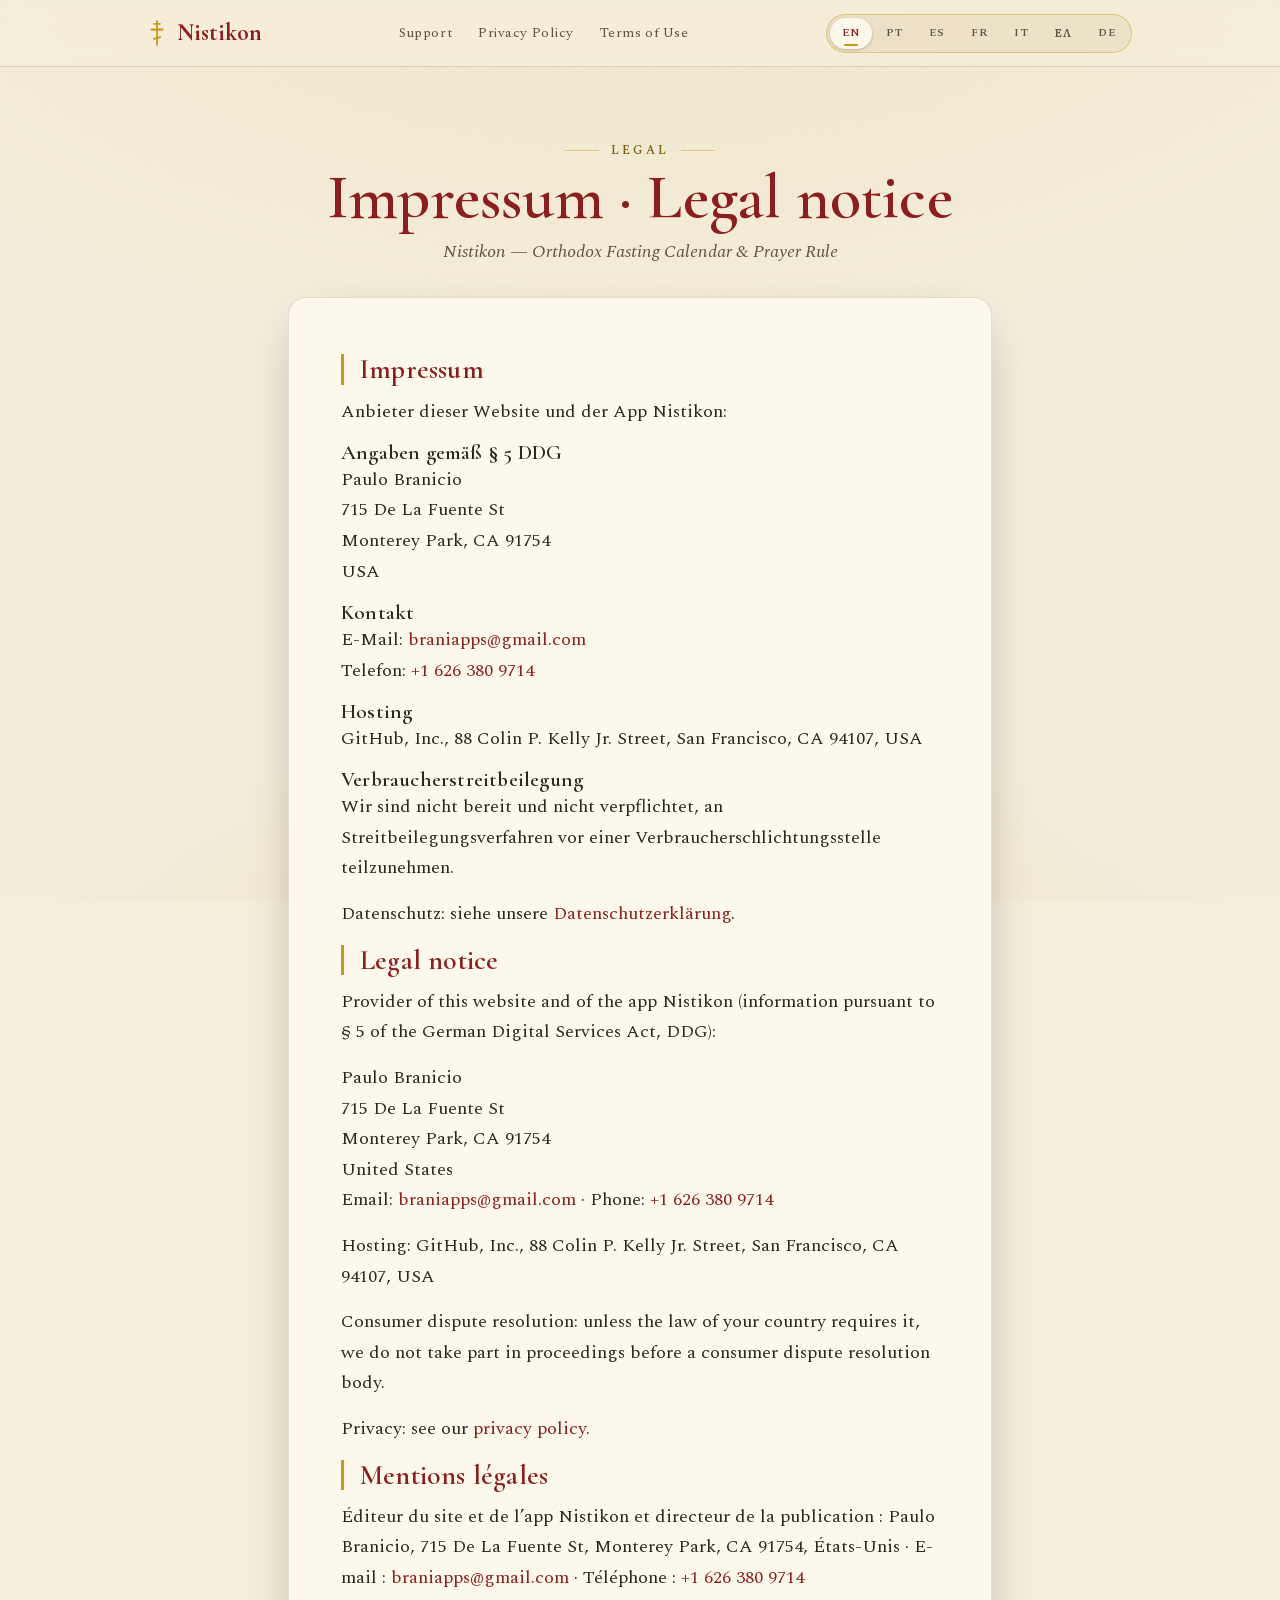
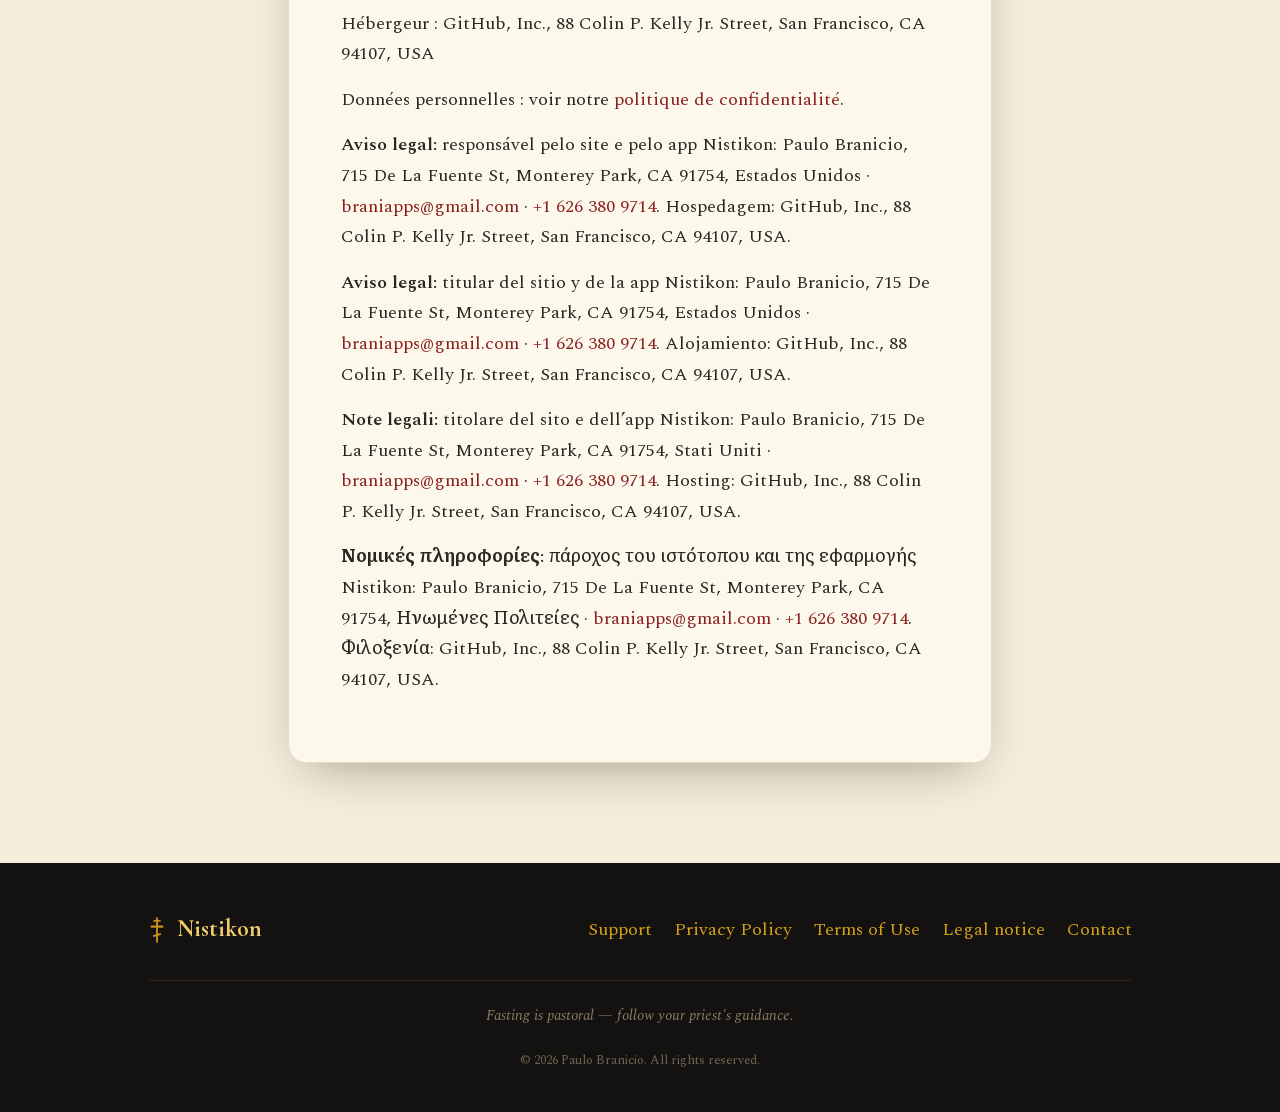
==== impressum.html @ 15cc0c0c "legal: Impressum, named data controller, EU consumer terms; self-hosted fonts Co-Authored-By: Claude" ====
<!DOCTYPE html>
<html lang="en">
<head>
  <meta charset="UTF-8">
  <meta name="viewport" content="width=device-width, initial-scale=1.0">
  <title>Impressum · Legal notice — Nistikon</title>
  <meta name="description" content="Impressum and legal notice for Nistikon and this support site: provider, contact, hosting. Impressum · Aviso legal · Mentions légales · Note legali · Νομικές πληροφορίες.">
  <link rel="icon" href="app-icon.png">
  <link rel="stylesheet" href="fonts/fonts.css">
  <link rel="stylesheet" href="styles.css">
  <script src="site.js" defer></script>
</head>
<body>
  <header class="nav">
    <div class="wrap">
      <a class="brand" href="index.html">
        <span class="cross"><svg width="18" height="28" viewBox="0 0 20 30" aria-hidden="true"><rect x="9" y="1" width="2" height="28"/><rect x="6" y="4" width="8" height="1.8"/><rect x="3" y="10" width="14" height="2.4"/><rect x="5.5" y="19.5" width="9" height="2" transform="rotate(-16 10 20.5)"/></svg></span>
        Nistikon
      </a>
      <nav class="nav-links">
        <a href="index.html" data-i18n-en="Support" data-i18n-pt="Suporte" data-i18n-es="Soporte" data-i18n-fr="Assistance" data-i18n-it="Assistenza" data-i18n-el="Υποστήριξη" data-i18n-de="Support">Support</a>
        <a href="privacy.html" data-i18n-en="Privacy Policy" data-i18n-pt="Política de Privacidade" data-i18n-es="Política de Privacidad" data-i18n-fr="Politique de confidentialité" data-i18n-it="Informativa sulla privacy" data-i18n-el="Πολιτική απορρήτου" data-i18n-de="Datenschutzerklärung">Privacy Policy</a>
        <a href="terms.html" data-i18n-en="Terms of Use" data-i18n-pt="Termos de Uso" data-i18n-es="Términos de Uso" data-i18n-fr="Conditions d’utilisation" data-i18n-it="Condizioni d’uso" data-i18n-el="Όροι χρήσης" data-i18n-de="Nutzungsbedingungen">Terms of Use</a>
      </nav>
      <div class="nav-right">
        <div class="langtabs" role="tablist" aria-label="Language">
          <button role="tab" data-lang-target="en" aria-label="English">EN</button>
          <button role="tab" data-lang-target="pt" aria-label="Português">PT</button>
          <button role="tab" data-lang-target="es" aria-label="Español">ES</button>
          <button role="tab" data-lang-target="fr" aria-label="Français">FR</button>
          <button role="tab" data-lang-target="it" aria-label="Italiano">IT</button>
          <button role="tab" data-lang-target="el" aria-label="Ελληνικά">ΕΛ</button>
          <button role="tab" data-lang-target="de" aria-label="Deutsch">DE</button>
        </div>
      </div>
    </div>
  </header>

  <main class="wrap narrow">
    <div class="legal-hero">
      <span class="kicker center" data-i18n-en="Legal" data-i18n-pt="Legal" data-i18n-es="Legal" data-i18n-fr="Juridique" data-i18n-it="Note legali" data-i18n-el="Νομικά" data-i18n-de="Rechtliches">Legal</span>
      <h1>Impressum · Legal notice</h1>
      <div class="app" data-i18n-en="Nistikon — Orthodox Fasting Calendar &amp; Prayer Rule" data-i18n-pt="Nistikon — Calendário de Jejum Ortodoxo e Regra de Oração" data-i18n-es="Nistikon — Calendario de Ayuno Ortodoxo y Regla de Oración" data-i18n-fr="Nistikon — Calendrier des jeûnes orthodoxes et règle de prière" data-i18n-it="Nistikon — Calendario ortodosso dei digiuni e regola di preghiera" data-i18n-el="Nistikon — Ορθόδοξο ημερολόγιο νηστειών και κανόνας προσευχής" data-i18n-de="Nistikon – Orthodoxer Fastenkalender und Gebetsregel">Nistikon — Orthodox Fasting Calendar &amp; Prayer Rule</div>
    </div>

    <div class="legal">
      <div class="card">
        <section lang="de" id="impressum">
        <h2>Impressum</h2>
        <p>Anbieter dieser Website und der App Nistikon:</p>
        <h3>Angaben gemäß § 5 DDG</h3>
        <p>Paulo Branicio<br>715 De La Fuente St<br>Monterey Park, CA 91754<br>USA</p>
        <h3>Kontakt</h3>
        <p>E-Mail: <a href="mailto:braniapps@gmail.com">braniapps@gmail.com</a><br>Telefon: <a href="tel:+16263809714">+1 626 380 9714</a></p>
        <h3>Hosting</h3>
        <p>GitHub, Inc., 88 Colin P. Kelly Jr. Street, San Francisco, CA 94107, USA</p>
        <h3>Verbraucherstreitbeilegung</h3>
        <p>Wir sind nicht bereit und nicht verpflichtet, an Streitbeilegungsverfahren vor einer Verbraucherschlichtungsstelle teilzunehmen.</p>
        <p>Datenschutz: siehe unsere <a href="privacy.html">Datenschutzerklärung</a>.</p>
        </section>

        <section lang="en" id="legal-notice">
        <h2>Legal notice</h2>
        <p>Provider of this website and of the app Nistikon (information pursuant to § 5 of the German Digital Services Act, DDG):</p>
        <p>Paulo Branicio<br>715 De La Fuente St<br>Monterey Park, CA 91754<br>United States<br>Email: <a href="mailto:braniapps@gmail.com">braniapps@gmail.com</a> · Phone: <a href="tel:+16263809714">+1 626 380 9714</a></p>
        <p>Hosting: GitHub, Inc., 88 Colin P. Kelly Jr. Street, San Francisco, CA 94107, USA</p>
        <p>Consumer dispute resolution: unless the law of your country requires it, we do not take part in proceedings before a consumer dispute resolution body.</p>
        <p>Privacy: see our <a href="privacy.html">privacy policy</a>.</p>
        </section>

        <section lang="fr" id="mentions-legales">
        <h2>Mentions légales</h2>
        <p>Éditeur du site et de l’app Nistikon et directeur de la publication : Paulo Branicio, 715 De La Fuente St, Monterey Park, CA 91754, États-Unis · E-mail : <a href="mailto:braniapps@gmail.com">braniapps@gmail.com</a> · Téléphone : <a href="tel:+16263809714">+1 626 380 9714</a></p>
        <p>Hébergeur : GitHub, Inc., 88 Colin P. Kelly Jr. Street, San Francisco, CA 94107, USA</p>
        <p>Données personnelles : voir notre <a href="privacy.html">politique de confidentialité</a>.</p>
        </section>

        <section class="legal-others">
        <p lang="pt"><strong>Aviso legal:</strong> responsável pelo site e pelo app Nistikon: Paulo Branicio, 715 De La Fuente St, Monterey Park, CA 91754, Estados Unidos · <a href="mailto:braniapps@gmail.com">braniapps@gmail.com</a> · <a href="tel:+16263809714">+1 626 380 9714</a>. Hospedagem: GitHub, Inc., 88 Colin P. Kelly Jr. Street, San Francisco, CA 94107, USA.</p>
        <p lang="es"><strong>Aviso legal:</strong> titular del sitio y de la app Nistikon: Paulo Branicio, 715 De La Fuente St, Monterey Park, CA 91754, Estados Unidos · <a href="mailto:braniapps@gmail.com">braniapps@gmail.com</a> · <a href="tel:+16263809714">+1 626 380 9714</a>. Alojamiento: GitHub, Inc., 88 Colin P. Kelly Jr. Street, San Francisco, CA 94107, USA.</p>
        <p lang="it"><strong>Note legali:</strong> titolare del sito e dell’app Nistikon: Paulo Branicio, 715 De La Fuente St, Monterey Park, CA 91754, Stati Uniti · <a href="mailto:braniapps@gmail.com">braniapps@gmail.com</a> · <a href="tel:+16263809714">+1 626 380 9714</a>. Hosting: GitHub, Inc., 88 Colin P. Kelly Jr. Street, San Francisco, CA 94107, USA.</p>
        <p lang="el"><strong>Νομικές πληροφορίες:</strong> πάροχος του ιστότοπου και της εφαρμογής Nistikon: Paulo Branicio, 715 De La Fuente St, Monterey Park, CA 91754, Ηνωμένες Πολιτείες · <a href="mailto:braniapps@gmail.com">braniapps@gmail.com</a> · <a href="tel:+16263809714">+1 626 380 9714</a>. Φιλοξενία: GitHub, Inc., 88 Colin P. Kelly Jr. Street, San Francisco, CA 94107, USA.</p>
        </section>
      </div>
    </div>
  </main>

  <footer class="foot">
    <div class="wrap">
      <a class="brand" href="index.html">
        <span class="cross"><svg width="18" height="28" viewBox="0 0 20 30" aria-hidden="true"><rect x="9" y="1" width="2" height="28"/><rect x="6" y="4" width="8" height="1.8"/><rect x="3" y="10" width="14" height="2.4"/><rect x="5.5" y="19.5" width="9" height="2" transform="rotate(-16 10 20.5)"/></svg></span>
        Nistikon
      </a>
      <nav class="foot-links">
        <a href="index.html" data-i18n-en="Support" data-i18n-pt="Suporte" data-i18n-es="Soporte" data-i18n-fr="Assistance" data-i18n-it="Assistenza" data-i18n-el="Υποστήριξη" data-i18n-de="Support">Support</a>
        <a href="privacy.html" data-i18n-en="Privacy Policy" data-i18n-pt="Política de Privacidade" data-i18n-es="Política de Privacidad" data-i18n-fr="Politique de confidentialité" data-i18n-it="Informativa sulla privacy" data-i18n-el="Πολιτική απορρήτου" data-i18n-de="Datenschutzerklärung">Privacy Policy</a>
        <a href="terms.html" data-i18n-en="Terms of Use" data-i18n-pt="Termos de Uso" data-i18n-es="Términos de Uso" data-i18n-fr="Conditions d’utilisation" data-i18n-it="Condizioni d’uso" data-i18n-el="Όροι χρήσης" data-i18n-de="Nutzungsbedingungen">Terms of Use</a>
        <a href="impressum.html" data-i18n-en="Legal notice" data-i18n-pt="Aviso legal" data-i18n-es="Aviso legal" data-i18n-fr="Mentions légales" data-i18n-it="Note legali" data-i18n-el="Νομικές πληροφορίες" data-i18n-de="Impressum">Legal notice</a>
        <a href="mailto:braniapps@gmail.com" data-i18n-en="Contact" data-i18n-pt="Contato" data-i18n-es="Contacto" data-i18n-fr="Contact" data-i18n-it="Contatti" data-i18n-el="Επικοινωνία" data-i18n-de="Kontakt">Contact</a>
      </nav>
      <p class="priest" data-i18n-en="Fasting is pastoral — follow your priest's guidance." data-i18n-pt="O jejum é pastoral — siga a orientação do seu padre." data-i18n-es="El ayuno es pastoral — sigue la guía de tu sacerdote." data-i18n-fr="Le jeûne relève de l’accompagnement pastoral — suivez les conseils de votre prêtre." data-i18n-it="Il digiuno è una questione pastorale — segui le indicazioni del tuo sacerdote." data-i18n-el="Η νηστεία είναι ποιμαντικό ζήτημα — ακολουθήστε την καθοδήγηση του ιερέα σας." data-i18n-de="Das Fasten ist eine Sache der Seelsorge – folge dem Rat deines Priesters.">Fasting is pastoral — follow your priest's guidance.</p>
      <p class="cr">© 2026 Paulo Branicio. All rights reserved.</p>
    </div>
  </footer>
</body>
</html>
---- fonts/fonts.css ----
/* Self-hosted Google Fonts (SIL Open Font License 1.1, see LICENSES.txt).
   Served from this site so no visitor data goes to a third party. Generated by selfhost_fonts.py. */

/* Cormorant Garamond — latin-ext */
@font-face {
  font-family: 'Cormorant Garamond';
  font-style: italic;
  font-weight: 500;
  font-display: swap;
  src: url(CormorantGaramond-italic-latin-ext-28d80079.woff2) format('woff2');
  unicode-range: U+0100-02BA, U+02BD-02C5, U+02C7-02CC, U+02CE-02D7, U+02DD-02FF, U+0304, U+0308, U+0329, U+1D00-1DBF, U+1E00-1E9F, U+1EF2-1EFF, U+2020, U+20A0-20AB, U+20AD-20C4, U+2113, U+2C60-2C7F, U+A720-A7FF;
}

/* Cormorant Garamond — latin */
@font-face {
  font-family: 'Cormorant Garamond';
  font-style: italic;
  font-weight: 500;
  font-display: swap;
  src: url(CormorantGaramond-italic-latin-880eabe2.woff2) format('woff2');
  unicode-range: U+0000-00FF, U+0131, U+0152-0153, U+02BB-02BC, U+02C6, U+02DA, U+02DC, U+0304, U+0308, U+0329, U+2000-206F, U+20AC, U+2122, U+2191, U+2193, U+2212, U+2215, U+FEFF, U+FFFD;
}

/* Cormorant Garamond — latin-ext */
@font-face {
  font-family: 'Cormorant Garamond';
  font-style: italic;
  font-weight: 600;
  font-display: swap;
  src: url(CormorantGaramond-italic-latin-ext-28d80079.woff2) format('woff2');
  unicode-range: U+0100-02BA, U+02BD-02C5, U+02C7-02CC, U+02CE-02D7, U+02DD-02FF, U+0304, U+0308, U+0329, U+1D00-1DBF, U+1E00-1E9F, U+1EF2-1EFF, U+2020, U+20A0-20AB, U+20AD-20C4, U+2113, U+2C60-2C7F, U+A720-A7FF;
}

/* Cormorant Garamond — latin */
@font-face {
  font-family: 'Cormorant Garamond';
  font-style: italic;
  font-weight: 600;
  font-display: swap;
  src: url(CormorantGaramond-italic-latin-880eabe2.woff2) format('woff2');
  unicode-range: U+0000-00FF, U+0131, U+0152-0153, U+02BB-02BC, U+02C6, U+02DA, U+02DC, U+0304, U+0308, U+0329, U+2000-206F, U+20AC, U+2122, U+2191, U+2193, U+2212, U+2215, U+FEFF, U+FFFD;
}

/* Cormorant Garamond — latin-ext */
@font-face {
  font-family: 'Cormorant Garamond';
  font-style: normal;
  font-weight: 500;
  font-display: swap;
  src: url(CormorantGaramond-normal-latin-ext-48072044.woff2) format('woff2');
  unicode-range: U+0100-02BA, U+02BD-02C5, U+02C7-02CC, U+02CE-02D7, U+02DD-02FF, U+0304, U+0308, U+0329, U+1D00-1DBF, U+1E00-1E9F, U+1EF2-1EFF, U+2020, U+20A0-20AB, U+20AD-20C4, U+2113, U+2C60-2C7F, U+A720-A7FF;
}

/* Cormorant Garamond — latin */
@font-face {
  font-family: 'Cormorant Garamond';
  font-style: normal;
  font-weight: 500;
  font-display: swap;
  src: url(CormorantGaramond-normal-latin-ac5feb95.woff2) format('woff2');
  unicode-range: U+0000-00FF, U+0131, U+0152-0153, U+02BB-02BC, U+02C6, U+02DA, U+02DC, U+0304, U+0308, U+0329, U+2000-206F, U+20AC, U+2122, U+2191, U+2193, U+2212, U+2215, U+FEFF, U+FFFD;
}

/* Cormorant Garamond — latin-ext */
@font-face {
  font-family: 'Cormorant Garamond';
  font-style: normal;
  font-weight: 600;
  font-display: swap;
  src: url(CormorantGaramond-normal-latin-ext-48072044.woff2) format('woff2');
  unicode-range: U+0100-02BA, U+02BD-02C5, U+02C7-02CC, U+02CE-02D7, U+02DD-02FF, U+0304, U+0308, U+0329, U+1D00-1DBF, U+1E00-1E9F, U+1EF2-1EFF, U+2020, U+20A0-20AB, U+20AD-20C4, U+2113, U+2C60-2C7F, U+A720-A7FF;
}

/* Cormorant Garamond — latin */
@font-face {
  font-family: 'Cormorant Garamond';
  font-style: normal;
  font-weight: 600;
  font-display: swap;
  src: url(CormorantGaramond-normal-latin-ac5feb95.woff2) format('woff2');
  unicode-range: U+0000-00FF, U+0131, U+0152-0153, U+02BB-02BC, U+02C6, U+02DA, U+02DC, U+0304, U+0308, U+0329, U+2000-206F, U+20AC, U+2122, U+2191, U+2193, U+2212, U+2215, U+FEFF, U+FFFD;
}

/* Cormorant Garamond — latin-ext */
@font-face {
  font-family: 'Cormorant Garamond';
  font-style: normal;
  font-weight: 700;
  font-display: swap;
  src: url(CormorantGaramond-normal-latin-ext-48072044.woff2) format('woff2');
  unicode-range: U+0100-02BA, U+02BD-02C5, U+02C7-02CC, U+02CE-02D7, U+02DD-02FF, U+0304, U+0308, U+0329, U+1D00-1DBF, U+1E00-1E9F, U+1EF2-1EFF, U+2020, U+20A0-20AB, U+20AD-20C4, U+2113, U+2C60-2C7F, U+A720-A7FF;
}

/* Cormorant Garamond — latin */
@font-face {
  font-family: 'Cormorant Garamond';
  font-style: normal;
  font-weight: 700;
  font-display: swap;
  src: url(CormorantGaramond-normal-latin-ac5feb95.woff2) format('woff2');
  unicode-range: U+0000-00FF, U+0131, U+0152-0153, U+02BB-02BC, U+02C6, U+02DA, U+02DC, U+0304, U+0308, U+0329, U+2000-206F, U+20AC, U+2122, U+2191, U+2193, U+2212, U+2215, U+FEFF, U+FFFD;
}

/* EB Garamond — greek-ext */
@font-face {
  font-family: 'EB Garamond';
  font-style: italic;
  font-weight: 500;
  font-display: swap;
  src: url(EBGaramond-italic-greek-ext-321f0bc6.woff2) format('woff2');
  unicode-range: U+1F00-1FFF;
}

/* EB Garamond — greek */
@font-face {
  font-family: 'EB Garamond';
  font-style: italic;
  font-weight: 500;
  font-display: swap;
  src: url(EBGaramond-italic-greek-1e883054.woff2) format('woff2');
  unicode-range: U+0370-0377, U+037A-037F, U+0384-038A, U+038C, U+038E-03A1, U+03A3-03FF;
}

/* EB Garamond — latin-ext */
@font-face {
  font-family: 'EB Garamond';
  font-style: italic;
  font-weight: 500;
  font-display: swap;
  src: url(EBGaramond-italic-latin-ext-4ad6f2f7.woff2) format('woff2');
  unicode-range: U+0100-02BA, U+02BD-02C5, U+02C7-02CC, U+02CE-02D7, U+02DD-02FF, U+0304, U+0308, U+0329, U+1D00-1DBF, U+1E00-1E9F, U+1EF2-1EFF, U+2020, U+20A0-20AB, U+20AD-20C4, U+2113, U+2C60-2C7F, U+A720-A7FF;
}

/* EB Garamond — latin */
@font-face {
  font-family: 'EB Garamond';
  font-style: italic;
  font-weight: 500;
  font-display: swap;
  src: url(EBGaramond-italic-latin-0d5502ac.woff2) format('woff2');
  unicode-range: U+0000-00FF, U+0131, U+0152-0153, U+02BB-02BC, U+02C6, U+02DA, U+02DC, U+0304, U+0308, U+0329, U+2000-206F, U+20AC, U+2122, U+2191, U+2193, U+2212, U+2215, U+FEFF, U+FFFD;
}

/* EB Garamond — greek-ext */
@font-face {
  font-family: 'EB Garamond';
  font-style: italic;
  font-weight: 600;
  font-display: swap;
  src: url(EBGaramond-italic-greek-ext-321f0bc6.woff2) format('woff2');
  unicode-range: U+1F00-1FFF;
}

/* EB Garamond — greek */
@font-face {
  font-family: 'EB Garamond';
  font-style: italic;
  font-weight: 600;
  font-display: swap;
  src: url(EBGaramond-italic-greek-1e883054.woff2) format('woff2');
  unicode-range: U+0370-0377, U+037A-037F, U+0384-038A, U+038C, U+038E-03A1, U+03A3-03FF;
}

/* EB Garamond — latin-ext */
@font-face {
  font-family: 'EB Garamond';
  font-style: italic;
  font-weight: 600;
  font-display: swap;
  src: url(EBGaramond-italic-latin-ext-4ad6f2f7.woff2) format('woff2');
  unicode-range: U+0100-02BA, U+02BD-02C5, U+02C7-02CC, U+02CE-02D7, U+02DD-02FF, U+0304, U+0308, U+0329, U+1D00-1DBF, U+1E00-1E9F, U+1EF2-1EFF, U+2020, U+20A0-20AB, U+20AD-20C4, U+2113, U+2C60-2C7F, U+A720-A7FF;
}

/* EB Garamond — latin */
@font-face {
  font-family: 'EB Garamond';
  font-style: italic;
  font-weight: 600;
  font-display: swap;
  src: url(EBGaramond-italic-latin-0d5502ac.woff2) format('woff2');
  unicode-range: U+0000-00FF, U+0131, U+0152-0153, U+02BB-02BC, U+02C6, U+02DA, U+02DC, U+0304, U+0308, U+0329, U+2000-206F, U+20AC, U+2122, U+2191, U+2193, U+2212, U+2215, U+FEFF, U+FFFD;
}

/* EB Garamond — greek-ext */
@font-face {
  font-family: 'EB Garamond';
  font-style: normal;
  font-weight: 500;
  font-display: swap;
  src: url(EBGaramond-normal-greek-ext-3cca06eb.woff2) format('woff2');
  unicode-range: U+1F00-1FFF;
}

/* EB Garamond — greek */
@font-face {
  font-family: 'EB Garamond';
  font-style: normal;
  font-weight: 500;
  font-display: swap;
  src: url(EBGaramond-normal-greek-6d852e7e.woff2) format('woff2');
  unicode-range: U+0370-0377, U+037A-037F, U+0384-038A, U+038C, U+038E-03A1, U+03A3-03FF;
}

/* EB Garamond — latin-ext */
@font-face {
  font-family: 'EB Garamond';
  font-style: normal;
  font-weight: 500;
  font-display: swap;
  src: url(EBGaramond-normal-latin-ext-5b9269f2.woff2) format('woff2');
  unicode-range: U+0100-02BA, U+02BD-02C5, U+02C7-02CC, U+02CE-02D7, U+02DD-02FF, U+0304, U+0308, U+0329, U+1D00-1DBF, U+1E00-1E9F, U+1EF2-1EFF, U+2020, U+20A0-20AB, U+20AD-20C4, U+2113, U+2C60-2C7F, U+A720-A7FF;
}

/* EB Garamond — latin */
@font-face {
  font-family: 'EB Garamond';
  font-style: normal;
  font-weight: 500;
  font-display: swap;
  src: url(EBGaramond-normal-latin-88e225a1.woff2) format('woff2');
  unicode-range: U+0000-00FF, U+0131, U+0152-0153, U+02BB-02BC, U+02C6, U+02DA, U+02DC, U+0304, U+0308, U+0329, U+2000-206F, U+20AC, U+2122, U+2191, U+2193, U+2212, U+2215, U+FEFF, U+FFFD;
}

/* EB Garamond — greek-ext */
@font-face {
  font-family: 'EB Garamond';
  font-style: normal;
  font-weight: 600;
  font-display: swap;
  src: url(EBGaramond-normal-greek-ext-3cca06eb.woff2) format('woff2');
  unicode-range: U+1F00-1FFF;
}

/* EB Garamond — greek */
@font-face {
  font-family: 'EB Garamond';
  font-style: normal;
  font-weight: 600;
  font-display: swap;
  src: url(EBGaramond-normal-greek-6d852e7e.woff2) format('woff2');
  unicode-range: U+0370-0377, U+037A-037F, U+0384-038A, U+038C, U+038E-03A1, U+03A3-03FF;
}

/* EB Garamond — latin-ext */
@font-face {
  font-family: 'EB Garamond';
  font-style: normal;
  font-weight: 600;
  font-display: swap;
  src: url(EBGaramond-normal-latin-ext-5b9269f2.woff2) format('woff2');
  unicode-range: U+0100-02BA, U+02BD-02C5, U+02C7-02CC, U+02CE-02D7, U+02DD-02FF, U+0304, U+0308, U+0329, U+1D00-1DBF, U+1E00-1E9F, U+1EF2-1EFF, U+2020, U+20A0-20AB, U+20AD-20C4, U+2113, U+2C60-2C7F, U+A720-A7FF;
}

/* EB Garamond — latin */
@font-face {
  font-family: 'EB Garamond';
  font-style: normal;
  font-weight: 600;
  font-display: swap;
  src: url(EBGaramond-normal-latin-88e225a1.woff2) format('woff2');
  unicode-range: U+0000-00FF, U+0131, U+0152-0153, U+02BB-02BC, U+02C6, U+02DA, U+02DC, U+0304, U+0308, U+0329, U+2000-206F, U+20AC, U+2122, U+2191, U+2193, U+2212, U+2215, U+FEFF, U+FFFD;
}

/* EB Garamond — greek-ext */
@font-face {
  font-family: 'EB Garamond';
  font-style: normal;
  font-weight: 700;
  font-display: swap;
  src: url(EBGaramond-normal-greek-ext-3cca06eb.woff2) format('woff2');
  unicode-range: U+1F00-1FFF;
}

/* EB Garamond — greek */
@font-face {
  font-family: 'EB Garamond';
  font-style: normal;
  font-weight: 700;
  font-display: swap;
  src: url(EBGaramond-normal-greek-6d852e7e.woff2) format('woff2');
  unicode-range: U+0370-0377, U+037A-037F, U+0384-038A, U+038C, U+038E-03A1, U+03A3-03FF;
}

/* EB Garamond — latin-ext */
@font-face {
  font-family: 'EB Garamond';
  font-style: normal;
  font-weight: 700;
  font-display: swap;
  src: url(EBGaramond-normal-latin-ext-5b9269f2.woff2) format('woff2');
  unicode-range: U+0100-02BA, U+02BD-02C5, U+02C7-02CC, U+02CE-02D7, U+02DD-02FF, U+0304, U+0308, U+0329, U+1D00-1DBF, U+1E00-1E9F, U+1EF2-1EFF, U+2020, U+20A0-20AB, U+20AD-20C4, U+2113, U+2C60-2C7F, U+A720-A7FF;
}

/* EB Garamond — latin */
@font-face {
  font-family: 'EB Garamond';
  font-style: normal;
  font-weight: 700;
  font-display: swap;
  src: url(EBGaramond-normal-latin-88e225a1.woff2) format('woff2');
  unicode-range: U+0000-00FF, U+0131, U+0152-0153, U+02BB-02BC, U+02C6, U+02DA, U+02DC, U+0304, U+0308, U+0329, U+2000-206F, U+20AC, U+2122, U+2191, U+2193, U+2212, U+2215, U+FEFF, U+FFFD;
}

/* Literata — greek-ext */
@font-face {
  font-family: 'Literata';
  font-style: italic;
  font-weight: 400;
  font-display: swap;
  src: url(Literata-italic-greek-ext-be20c6f4.woff2) format('woff2');
  unicode-range: U+1F00-1FFF;
}

/* Literata — greek */
@font-face {
  font-family: 'Literata';
  font-style: italic;
  font-weight: 400;
  font-display: swap;
  src: url(Literata-italic-greek-e9ae867e.woff2) format('woff2');
  unicode-range: U+0370-0377, U+037A-037F, U+0384-038A, U+038C, U+038E-03A1, U+03A3-03FF;
}

/* Literata — latin-ext */
@font-face {
  font-family: 'Literata';
  font-style: italic;
  font-weight: 400;
  font-display: swap;
  src: url(Literata-italic-latin-ext-131326dc.woff2) format('woff2');
  unicode-range: U+0100-02BA, U+02BD-02C5, U+02C7-02CC, U+02CE-02D7, U+02DD-02FF, U+0304, U+0308, U+0329, U+1D00-1DBF, U+1E00-1E9F, U+1EF2-1EFF, U+2020, U+20A0-20AB, U+20AD-20C4, U+2113, U+2C60-2C7F, U+A720-A7FF;
}

/* Literata — latin */
@font-face {
  font-family: 'Literata';
  font-style: italic;
  font-weight: 400;
  font-display: swap;
  src: url(Literata-italic-latin-130c3b86.woff2) format('woff2');
  unicode-range: U+0000-00FF, U+0131, U+0152-0153, U+02BB-02BC, U+02C6, U+02DA, U+02DC, U+0304, U+0308, U+0329, U+2000-206F, U+20AC, U+2122, U+2191, U+2193, U+2212, U+2215, U+FEFF, U+FFFD;
}

/* Literata — greek-ext */
@font-face {
  font-family: 'Literata';
  font-style: normal;
  font-weight: 400;
  font-display: swap;
  src: url(Literata-normal-greek-ext-0f91e98c.woff2) format('woff2');
  unicode-range: U+1F00-1FFF;
}

/* Literata — greek */
@font-face {
  font-family: 'Literata';
  font-style: normal;
  font-weight: 400;
  font-display: swap;
  src: url(Literata-normal-greek-6ef2ab84.woff2) format('woff2');
  unicode-range: U+0370-0377, U+037A-037F, U+0384-038A, U+038C, U+038E-03A1, U+03A3-03FF;
}

/* Literata — latin-ext */
@font-face {
  font-family: 'Literata';
  font-style: normal;
  font-weight: 400;
  font-display: swap;
  src: url(Literata-normal-latin-ext-3aa50785.woff2) format('woff2');
  unicode-range: U+0100-02BA, U+02BD-02C5, U+02C7-02CC, U+02CE-02D7, U+02DD-02FF, U+0304, U+0308, U+0329, U+1D00-1DBF, U+1E00-1E9F, U+1EF2-1EFF, U+2020, U+20A0-20AB, U+20AD-20C4, U+2113, U+2C60-2C7F, U+A720-A7FF;
}

/* Literata — latin */
@font-face {
  font-family: 'Literata';
  font-style: normal;
  font-weight: 400;
  font-display: swap;
  src: url(Literata-normal-latin-8e4fa095.woff2) format('woff2');
  unicode-range: U+0000-00FF, U+0131, U+0152-0153, U+02BB-02BC, U+02C6, U+02DA, U+02DC, U+0304, U+0308, U+0329, U+2000-206F, U+20AC, U+2122, U+2191, U+2193, U+2212, U+2215, U+FEFF, U+FFFD;
}

/* Literata — greek-ext */
@font-face {
  font-family: 'Literata';
  font-style: normal;
  font-weight: 500;
  font-display: swap;
  src: url(Literata-normal-greek-ext-0f91e98c.woff2) format('woff2');
  unicode-range: U+1F00-1FFF;
}

/* Literata — greek */
@font-face {
  font-family: 'Literata';
  font-style: normal;
  font-weight: 500;
  font-display: swap;
  src: url(Literata-normal-greek-6ef2ab84.woff2) format('woff2');
  unicode-range: U+0370-0377, U+037A-037F, U+0384-038A, U+038C, U+038E-03A1, U+03A3-03FF;
}

/* Literata — latin-ext */
@font-face {
  font-family: 'Literata';
  font-style: normal;
  font-weight: 500;
  font-display: swap;
  src: url(Literata-normal-latin-ext-3aa50785.woff2) format('woff2');
  unicode-range: U+0100-02BA, U+02BD-02C5, U+02C7-02CC, U+02CE-02D7, U+02DD-02FF, U+0304, U+0308, U+0329, U+1D00-1DBF, U+1E00-1E9F, U+1EF2-1EFF, U+2020, U+20A0-20AB, U+20AD-20C4, U+2113, U+2C60-2C7F, U+A720-A7FF;
}

/* Literata — latin */
@font-face {
  font-family: 'Literata';
  font-style: normal;
  font-weight: 500;
  font-display: swap;
  src: url(Literata-normal-latin-8e4fa095.woff2) format('woff2');
  unicode-range: U+0000-00FF, U+0131, U+0152-0153, U+02BB-02BC, U+02C6, U+02DA, U+02DC, U+0304, U+0308, U+0329, U+2000-206F, U+20AC, U+2122, U+2191, U+2193, U+2212, U+2215, U+FEFF, U+FFFD;
}

/* Literata — greek-ext */
@font-face {
  font-family: 'Literata';
  font-style: normal;
  font-weight: 600;
  font-display: swap;
  src: url(Literata-normal-greek-ext-0f91e98c.woff2) format('woff2');
  unicode-range: U+1F00-1FFF;
}

/* Literata — greek */
@font-face {
  font-family: 'Literata';
  font-style: normal;
  font-weight: 600;
  font-display: swap;
  src: url(Literata-normal-greek-6ef2ab84.woff2) format('woff2');
  unicode-range: U+0370-0377, U+037A-037F, U+0384-038A, U+038C, U+038E-03A1, U+03A3-03FF;
}

/* Literata — latin-ext */
@font-face {
  font-family: 'Literata';
  font-style: normal;
  font-weight: 600;
  font-display: swap;
  src: url(Literata-normal-latin-ext-3aa50785.woff2) format('woff2');
  unicode-range: U+0100-02BA, U+02BD-02C5, U+02C7-02CC, U+02CE-02D7, U+02DD-02FF, U+0304, U+0308, U+0329, U+1D00-1DBF, U+1E00-1E9F, U+1EF2-1EFF, U+2020, U+20A0-20AB, U+20AD-20C4, U+2113, U+2C60-2C7F, U+A720-A7FF;
}

/* Literata — latin */
@font-face {
  font-family: 'Literata';
  font-style: normal;
  font-weight: 600;
  font-display: swap;
  src: url(Literata-normal-latin-8e4fa095.woff2) format('woff2');
  unicode-range: U+0000-00FF, U+0131, U+0152-0153, U+02BB-02BC, U+02C6, U+02DA, U+02DC, U+0304, U+0308, U+0329, U+2000-206F, U+20AC, U+2122, U+2191, U+2193, U+2212, U+2215, U+FEFF, U+FFFD;
}

/* Spectral — latin-ext */
@font-face {
  font-family: 'Spectral';
  font-style: italic;
  font-weight: 400;
  font-display: swap;
  src: url(Spectral-italic-latin-ext-74fffa2e.woff2) format('woff2');
  unicode-range: U+0100-02BA, U+02BD-02C5, U+02C7-02CC, U+02CE-02D7, U+02DD-02FF, U+0304, U+0308, U+0329, U+1D00-1DBF, U+1E00-1E9F, U+1EF2-1EFF, U+2020, U+20A0-20AB, U+20AD-20C4, U+2113, U+2C60-2C7F, U+A720-A7FF;
}

/* Spectral — latin */
@font-face {
  font-family: 'Spectral';
  font-style: italic;
  font-weight: 400;
  font-display: swap;
  src: url(Spectral-italic-latin-cc148f7b.woff2) format('woff2');
  unicode-range: U+0000-00FF, U+0131, U+0152-0153, U+02BB-02BC, U+02C6, U+02DA, U+02DC, U+0304, U+0308, U+0329, U+2000-206F, U+20AC, U+2122, U+2191, U+2193, U+2212, U+2215, U+FEFF, U+FFFD;
}

/* Spectral — latin-ext */
@font-face {
  font-family: 'Spectral';
  font-style: normal;
  font-weight: 400;
  font-display: swap;
  src: url(Spectral-normal-latin-ext-1b504494.woff2) format('woff2');
  unicode-range: U+0100-02BA, U+02BD-02C5, U+02C7-02CC, U+02CE-02D7, U+02DD-02FF, U+0304, U+0308, U+0329, U+1D00-1DBF, U+1E00-1E9F, U+1EF2-1EFF, U+2020, U+20A0-20AB, U+20AD-20C4, U+2113, U+2C60-2C7F, U+A720-A7FF;
}

/* Spectral — latin */
@font-face {
  font-family: 'Spectral';
  font-style: normal;
  font-weight: 400;
  font-display: swap;
  src: url(Spectral-normal-latin-c68b06f2.woff2) format('woff2');
  unicode-range: U+0000-00FF, U+0131, U+0152-0153, U+02BB-02BC, U+02C6, U+02DA, U+02DC, U+0304, U+0308, U+0329, U+2000-206F, U+20AC, U+2122, U+2191, U+2193, U+2212, U+2215, U+FEFF, U+FFFD;
}

/* Spectral — latin-ext */
@font-face {
  font-family: 'Spectral';
  font-style: normal;
  font-weight: 500;
  font-display: swap;
  src: url(Spectral-normal-latin-ext-260738f4.woff2) format('woff2');
  unicode-range: U+0100-02BA, U+02BD-02C5, U+02C7-02CC, U+02CE-02D7, U+02DD-02FF, U+0304, U+0308, U+0329, U+1D00-1DBF, U+1E00-1E9F, U+1EF2-1EFF, U+2020, U+20A0-20AB, U+20AD-20C4, U+2113, U+2C60-2C7F, U+A720-A7FF;
}

/* Spectral — latin */
@font-face {
  font-family: 'Spectral';
  font-style: normal;
  font-weight: 500;
  font-display: swap;
  src: url(Spectral-normal-latin-c4e0a00d.woff2) format('woff2');
  unicode-range: U+0000-00FF, U+0131, U+0152-0153, U+02BB-02BC, U+02C6, U+02DA, U+02DC, U+0304, U+0308, U+0329, U+2000-206F, U+20AC, U+2122, U+2191, U+2193, U+2212, U+2215, U+FEFF, U+FFFD;
}

/* Spectral — latin-ext */
@font-face {
  font-family: 'Spectral';
  font-style: normal;
  font-weight: 600;
  font-display: swap;
  src: url(Spectral-normal-latin-ext-f58c1db3.woff2) format('woff2');
  unicode-range: U+0100-02BA, U+02BD-02C5, U+02C7-02CC, U+02CE-02D7, U+02DD-02FF, U+0304, U+0308, U+0329, U+1D00-1DBF, U+1E00-1E9F, U+1EF2-1EFF, U+2020, U+20A0-20AB, U+20AD-20C4, U+2113, U+2C60-2C7F, U+A720-A7FF;
}

/* Spectral — latin */
@font-face {
  font-family: 'Spectral';
  font-style: normal;
  font-weight: 600;
  font-display: swap;
  src: url(Spectral-normal-latin-b7578f14.woff2) format('woff2');
  unicode-range: U+0000-00FF, U+0131, U+0152-0153, U+02BB-02BC, U+02C6, U+02DA, U+02DC, U+0304, U+0308, U+0329, U+2000-206F, U+20AC, U+2122, U+2191, U+2193, U+2212, U+2215, U+FEFF, U+FFFD;
}
---- styles.css ----
/* Nistikon support site — "illuminated manuscript, modernized"
   Cormorant Garamond (display) + Spectral (body), byzantine red & gold on parchment.
   Neither face has Greek glyphs, so each stack names a Greek-capable second
   face — EB Garamond for display, Literata for body. Fallback is per glyph:
   Latin text never reaches them, and Google Fonts' unicode-range subsets mean
   only their Greek files are ever downloaded. */

:root {
  --parchment:      #F5EEDC;
  --parchment-deep: #ECE1C4;
  --card:           #FCF8EC;
  --card-line:      rgba(122, 94, 18, 0.18);
  --byzantine:      #8B1E1E;
  --byzantine-2:    #A32C2C;
  --gold:           #C9971A;
  --gold-soft:      #D4A017;
  --gold-deep:      #7A5E12;
  --ink:            #2C2620;
  --ink-soft:       #5C5346;
  --night:          #141210;
  --hair:           rgba(139, 30, 30, 0.16);
  --gold-hair:      rgba(201, 151, 26, 0.40);
  --shadow:         0 18px 50px -20px rgba(43, 25, 12, 0.45);
  --radius:         18px;
}

@media (prefers-color-scheme: dark) {
  :root {
    --parchment:      #141210;
    --parchment-deep: #0E0C0A;
    --card:           #1F1B16;
    --card-line:      rgba(212, 160, 23, 0.20);
    --byzantine:      #FF8A8A;
    --byzantine-2:    #FF9E9E;
    --gold:           #E9C25A;
    --gold-soft:      #F0CC6B;
    --gold-deep:      #E9C25A;
    --ink:            #F1E7D2;
    --ink-soft:       #B9AE97;
    --hair:           rgba(255, 138, 138, 0.20);
    --gold-hair:      rgba(233, 194, 90, 0.32);
    --shadow:         0 20px 60px -24px rgba(0, 0, 0, 0.7);
  }
}

* { margin: 0; padding: 0; box-sizing: border-box; }

html { scroll-behavior: smooth; }

body {
  font-family: "Spectral", "Literata", Georgia, "Times New Roman", serif;
  font-size: 18px;
  line-height: 1.7;
  color: var(--ink);
  background-color: var(--parchment);
  background-image:
    radial-gradient(120% 80% at 50% -10%, rgba(201,151,26,0.10), transparent 60%),
    radial-gradient(90% 70% at 50% 120%, rgba(139,30,30,0.08), transparent 60%);
  background-attachment: fixed;
  -webkit-font-smoothing: antialiased;
  text-rendering: optimizeLegibility;
  overflow-x: hidden;
}

/* Fine paper grain over everything */
body::before {
  content: "";
  position: fixed;
  inset: 0;
  pointer-events: none;
  z-index: 1;
  opacity: 0.5;
  mix-blend-mode: multiply;
  background-image: url("data:image/svg+xml,%3Csvg xmlns='http://www.w3.org/2000/svg' width='160' height='160'%3E%3Cfilter id='n'%3E%3CfeTurbulence type='fractalNoise' baseFrequency='0.9' numOctaves='2' stitchTiles='stitch'/%3E%3CfeColorMatrix type='saturate' values='0'/%3E%3C/filter%3E%3Crect width='100%25' height='100%25' filter='url(%23n)' opacity='0.05'/%3E%3C/svg%3E");
}
@media (prefers-color-scheme: dark) { body::before { mix-blend-mode: screen; opacity: 0.35; } }

.wrap { max-width: 1040px; margin: 0 auto; padding: 0 28px; position: relative; z-index: 2; }
.narrow { max-width: 760px; }

/* ---- Typography ---- */
h1, h2, h3, .display {
  font-family: "Cormorant Garamond", "EB Garamond", Georgia, serif;
  font-weight: 600;
  line-height: 1.08;
  color: var(--ink);
  letter-spacing: 0.2px;
}
a { color: var(--byzantine); text-decoration: none; }
a:hover { text-decoration: underline; text-underline-offset: 3px; }

.kicker {
  font-family: "Spectral", "Literata", serif;
  font-size: 0.74rem;
  font-weight: 600;
  letter-spacing: 0.28em;
  text-transform: uppercase;
  color: var(--gold-deep);
  display: inline-flex;
  align-items: center;
  gap: 12px;
}
.kicker::before, .kicker.center::after {
  content: "";
  width: 34px; height: 1px;
  background: var(--gold-hair);
}
.kicker.center { justify-content: center; }

/* ---- Cross mark ---- */
.cross { display: inline-block; color: var(--gold); flex: none; }
.cross svg { display: block; fill: currentColor; }

/* ---- Nav ---- */
.nav {
  position: sticky; top: 0; z-index: 20;
  backdrop-filter: saturate(150%) blur(10px);
  background: color-mix(in srgb, var(--parchment) 82%, transparent);
  border-bottom: 1px solid var(--hair);
}
.nav .wrap { display: flex; align-items: center; justify-content: space-between; height: 66px; }
.brand { display: flex; align-items: center; gap: 11px; font-family: "Cormorant Garamond", "EB Garamond", serif; font-size: 1.5rem; font-weight: 700; color: var(--byzantine); }
.brand:hover { text-decoration: none; }
.nav-links { display: flex; gap: 26px; align-items: center; }
.nav-links a { font-size: 0.86rem; letter-spacing: 0.04em; color: var(--ink-soft); }
.nav-links a:hover { color: var(--byzantine); text-decoration: none; }
@media (max-width: 640px) { .nav-links { display: none; } }

/* ---- Hero ---- */
.hero { text-align: center; padding: 84px 0 40px; }
.hero .icon {
  width: 128px; height: 128px; border-radius: 29%;
  box-shadow: 0 0 0 1px var(--gold-hair), 0 22px 48px -18px rgba(139,30,30,0.55);
  margin-bottom: 30px;
}
.hero h1 { font-size: clamp(3.4rem, 9vw, 6rem); font-weight: 600; color: var(--byzantine); margin-bottom: 8px; }
.hero .tagline { font-size: clamp(1.25rem, 3.4vw, 1.7rem); font-style: italic; color: var(--ink-soft); max-width: 30ch; margin: 0 auto 22px; line-height: 1.35; }
.hero .meta { font-size: 0.82rem; letter-spacing: 0.18em; text-transform: uppercase; color: var(--gold-deep); }

.hook {
  max-width: 640px; margin: 30px auto 0; padding: 26px 30px;
  border: 1px solid var(--gold-hair); border-radius: var(--radius);
  background: linear-gradient(180deg, color-mix(in srgb, var(--card) 90%, transparent), transparent);
}
.hook .q { font-family: "Cormorant Garamond", "EB Garamond", serif; font-size: 1.9rem; font-weight: 600; color: var(--ink); }
.hook .a { color: var(--ink-soft); font-size: 1rem; margin-top: 4px; }

/* ---- Section rhythm ---- */
section.block { padding: 56px 0; }
.section-head { margin-bottom: 34px; }
.section-head.center { text-align: center; }
.section-head h2 { font-size: clamp(2.1rem, 5vw, 2.9rem); margin-top: 12px; }
.section-head p { color: var(--ink-soft); margin-top: 10px; max-width: 60ch; }
.section-head.center p { margin-left: auto; margin-right: auto; }

.rule { height: 1px; border: 0; background: linear-gradient(90deg, transparent, var(--gold-hair), transparent); margin: 0; }

/* ---- Feature grid ---- */
.grid { display: grid; grid-template-columns: repeat(auto-fit, minmax(250px, 1fr)); gap: 18px; }
.feature {
  background: var(--card);
  border: 1px solid var(--card-line);
  border-radius: var(--radius);
  padding: 26px 24px;
  transition: transform 0.35s cubic-bezier(.2,.7,.2,1), box-shadow 0.35s, border-color 0.35s;
}
.feature:hover { transform: translateY(-5px); box-shadow: var(--shadow); border-color: var(--gold-hair); }
.feature .ico { font-size: 1.7rem; line-height: 1; }
.feature h3 { font-size: 1.5rem; margin: 14px 0 6px; color: var(--byzantine); }
.feature p { color: var(--ink-soft); font-size: 0.98rem; line-height: 1.6; }

/* ---- Fast-level legend ---- */
.levels {
  background: var(--card); border: 1px solid var(--card-line); border-radius: var(--radius);
  padding: 30px; display: grid; grid-template-columns: repeat(auto-fit, minmax(160px, 1fr)); gap: 14px 26px;
}
.level { display: flex; align-items: center; gap: 13px; }
.level .glyph {
  width: 44px; height: 44px; flex: none; border-radius: 12px;
  display: grid; place-items: center; font-size: 1.35rem;
  border: 1px solid var(--card-line);
}
.level .name { font-family: "Cormorant Garamond", "EB Garamond", serif; font-size: 1.3rem; font-weight: 600; color: var(--ink); line-height: 1.1; }
.level .desc { font-size: 0.82rem; color: var(--ink-soft); }
.g-free   { background: rgba(201,151,26,0.16); }
.g-fish   { background: rgba(58,102,150,0.18); }
.g-wine   { background: rgba(122,52,110,0.16); }
.g-strict { background: rgba(74,110,64,0.18); }
.g-plain  { background: color-mix(in srgb, var(--ink-soft) 12%, transparent); }

/* ---- Premium split ---- */
.tiers { display: grid; grid-template-columns: 1fr 1fr; gap: 18px; }
@media (max-width: 620px) { .tiers { grid-template-columns: 1fr; } }
.tier { border: 1px solid var(--card-line); border-radius: var(--radius); padding: 28px; background: var(--card); }
.tier.pro { border-color: var(--gold-hair); box-shadow: var(--shadow); position: relative; }
.tier h3 { font-size: 1.7rem; color: var(--byzantine); }
.tier .price { font-family: "Cormorant Garamond", "EB Garamond", serif; font-size: 1.15rem; color: var(--gold-deep); margin: 4px 0 16px; }
.tier ul { list-style: none; }
.tier li { padding: 7px 0 7px 26px; position: relative; color: var(--ink-soft); font-size: 0.98rem; }
.tier li::before { content: "✦"; position: absolute; left: 0; color: var(--gold); font-size: 0.8rem; top: 9px; }
.badge { position: absolute; top: -12px; right: 22px; background: var(--byzantine); color: #FCF8EC; font-family: "Spectral", "Literata", serif; font-size: 0.68rem; letter-spacing: 0.16em; text-transform: uppercase; padding: 5px 12px; border-radius: 999px; }

/* ---- Vow / privacy banner ---- */
.vow {
  text-align: center; border-top: 1px solid var(--gold-hair); border-bottom: 1px solid var(--gold-hair);
  padding: 52px 0;
}
.vow p { font-family: "Cormorant Garamond", "EB Garamond", serif; font-size: clamp(1.6rem, 4.4vw, 2.5rem); font-style: italic; color: var(--ink); max-width: 22ch; margin: 12px auto 0; line-height: 1.25; }
.vow .em { color: var(--byzantine); font-style: normal; }

/* ---- FAQ ---- */
.faq details {
  border-bottom: 1px solid var(--hair); padding: 6px 0;
}
.faq summary {
  cursor: pointer; list-style: none; padding: 16px 40px 16px 0; position: relative;
  font-family: "Cormorant Garamond", "EB Garamond", serif; font-size: 1.5rem; font-weight: 600; color: var(--ink);
}
.faq summary::-webkit-details-marker { display: none; }
.faq summary::after {
  content: "+"; position: absolute; right: 4px; top: 50%; transform: translateY(-50%);
  color: var(--gold); font-family: "Spectral", "Literata", serif; font-size: 1.6rem; transition: transform 0.3s;
}
.faq details[open] summary::after { content: "–"; }
.faq details p { color: var(--ink-soft); padding: 0 40px 18px 0; font-size: 1rem; }

/* ---- Contact card ---- */
.contact-card {
  text-align: center; background: var(--card); border: 1px solid var(--gold-hair);
  border-radius: var(--radius); padding: 44px 30px;
}
.contact-card .mail {
  display: inline-block; margin-top: 14px; font-family: "Cormorant Garamond", "EB Garamond", serif;
  font-size: 1.7rem; font-weight: 600; color: var(--byzantine);
  border-bottom: 1px solid var(--gold-hair);
}

/* ---- Footer ---- */
.foot { background: var(--night); color: #C9BBA0; margin-top: 60px; padding: 46px 0 40px; position: relative; z-index: 2; }
.foot a { color: var(--gold-soft); }
.foot .wrap { display: flex; flex-wrap: wrap; gap: 22px 40px; align-items: center; justify-content: space-between; }
.foot .brand { color: #F0CC6B; }
.foot-links { display: flex; gap: 22px; flex-wrap: wrap; }
.foot .priest { width: 100%; text-align: center; font-style: italic; color: #8C7D64; font-size: 0.92rem; padding-top: 22px; margin-top: 8px; border-top: 1px solid rgba(201,151,26,0.15); }
.foot .cr { width: 100%; text-align: center; font-size: 0.8rem; color: #6E6250; }

/* ---- Legal pages ---- */
.legal-hero { text-align: center; padding: 64px 0 30px; }
.legal-hero h1 { font-size: clamp(2.6rem, 7vw, 4rem); color: var(--byzantine); }
.legal-hero .app { color: var(--ink-soft); font-style: italic; margin-top: 6px; }
.legal-hero .date { font-size: 0.78rem; letter-spacing: 0.18em; text-transform: uppercase; color: var(--gold-deep); margin-top: 12px; }
.legal { padding-bottom: 40px; }
.legal .card { background: var(--card); border: 1px solid var(--card-line); border-radius: var(--radius); padding: clamp(26px, 5vw, 52px); box-shadow: var(--shadow); }
.legal h2 { font-size: 1.75rem; color: var(--byzantine); margin: 34px 0 12px; padding-left: 16px; border-left: 3px solid var(--gold); }
.legal h2:first-of-type { margin-top: 4px; }
.legal p { margin-bottom: 15px; color: var(--ink); }
.legal ul { margin: 0 0 15px 22px; }
.legal li { margin-bottom: 9px; color: var(--ink); }
.legal .highlight {
  background: linear-gradient(180deg, color-mix(in srgb, var(--gold) 12%, transparent), transparent);
  border-left: 3px solid var(--gold); border-radius: 6px; padding: 20px 24px; margin: 6px 0 26px;
  font-size: 1.08rem; color: var(--ink);
}
.legal .contact { margin-top: 34px; padding-top: 24px; border-top: 1px solid var(--hair); }
.legal .contact h2 { border: 0; padding: 0; }
.legal .contact a { font-size: 1.2rem; }

/* German compounds ("Benachrichtigungseinstellungen", "Personenbezogene") are
   wider than a phone's legal card, so the German legal text lets the browser
   hyphenate with its German dictionary (the section carries lang="de") rather
   than run past the card's edge. Only there: the support page's German fits
   without it, and its uppercase hero line must not break "Android". The page
   titles and the longest headings carry soft hyphens (&shy;) instead, which
   pin the break to the word joint ("Datenschutz-erklärung") — a word holding a
   soft hyphen is never auto-hyphenated anywhere else. */
[data-lang="de"] .legal { -webkit-hyphens: auto; hyphens: auto; }

/* ---- Motion ---- */
@keyframes rise { from { opacity: 0; transform: translateY(22px); } to { opacity: 1; transform: none; } }
[data-rise] { animation: rise 0.8s cubic-bezier(.2,.7,.2,1) both; }
@media (prefers-reduced-motion: reduce) {
  * { animation: none !important; transition: none !important; scroll-behavior: auto !important; }
}

/* --------------------------------------------------------------- langtabs */

/* Contract: .langtabs is the role="tablist"; each control is a button with
   role="tab" and data-lang-target (site.js maintains aria-selected and
   tabindex). The selected state carries three cues — fill, weight and a gold
   underbar — so it never rests on colour alone. */
.nav-right { display: flex; align-items: center; }
.langtabs {
  display: inline-flex;
  gap: 2px;
  padding: 3px;
  border-radius: 999px;
  background: rgba(122, 94, 18, 0.08);
  border: 1px solid var(--gold-hair);
}
.langtabs [role="tab"] {
  position: relative;
  appearance: none;
  -webkit-appearance: none;
  border: 0;
  background: transparent;
  cursor: pointer;
  padding: 6px 12px 7px;
  /* WCAG 2.5.8 target size: the tightest step below would leave "IT" under
     24px wide, and the tabs touch, so the spacing exception cannot apply. */
  min-width: 24px;
  border-radius: 999px;
  font-family: inherit;
  font-size: 0.68rem;
  font-weight: 700;
  letter-spacing: 0.1em;
  text-transform: uppercase;
  color: var(--ink-soft);
  transition: color 0.2s ease, background-color 0.2s ease;
}
.langtabs [role="tab"]:hover { color: var(--byzantine); }
.langtabs [role="tab"][aria-selected="true"] {
  background: var(--card);
  color: var(--byzantine);
  font-weight: 800;
  box-shadow: 0 1px 3px rgba(43, 25, 12, 0.25);
}
/* Non-colour cue: only the selected tab grows a gold underbar. */
.langtabs [role="tab"][aria-selected="true"]::after {
  content: "";
  position: absolute;
  left: 50%;
  bottom: 3px;
  transform: translateX(-50%);
  width: 14px;
  height: 2px;
  border-radius: 1px;
  background: var(--gold);
}
/* Seven tabs share the bar with the brand alone on phones (the in-page links
   are hidden up to 640px) and with the links from 641px. Each tab size is
   used only where it leaves at least a 14px gap between neighbours in every
   language — French and Greek carry the widest link labels:
     default  490–640px and from 788px
     compact  440–489px and 740–787px
     tight    390–439px and 672–739px (where the links' gap also narrows)
     tighter  up to 389px and 641–671px; up to 359px the brand is also
              slightly smaller and the header's side gutter narrows from 28px
              to 16px, so the strip stays inside the gutter at 320px (seven
              tabs are at the 24px target-size floor there, so the room has to
              come from the edge)
   index.html's five links fit beside the strip only from 940px; below that
   the fifth (Privacy, which the footer also carries) is hidden, and at
   641–671px the fourth (FAQ) too. The legal pages have two links, so the
   nth-child rules never reach them.
   Before changing a size, re-measure every page in every language: the
   overflow this prevents is invisible to a scrollWidth check, because
   body { overflow-x: hidden } silently clips whatever pokes past the edge. */
@media (max-width: 489px), (min-width: 641px) and (max-width: 787px) {
  .langtabs [role="tab"] { padding: 5px 9px 6px; letter-spacing: 0.06em; }
}
@media (max-width: 939px) {
  .nav-links { gap: 16px; }
  .nav-links a:nth-child(n+5) { display: none; }
}
@media (max-width: 439px), (min-width: 641px) and (max-width: 739px) {
  .langtabs { gap: 0; }
  .langtabs [role="tab"] { padding: 5px 6px 6px; letter-spacing: 0.04em; }
  .nav-links { gap: 12px; }
}
@media (max-width: 389px), (min-width: 641px) and (max-width: 671px) {
  .langtabs [role="tab"] { padding: 5px 4px 6px; letter-spacing: 0.02em; }
}
@media (min-width: 641px) and (max-width: 671px) {
  .nav-links a:nth-child(n+4) { display: none; }
}
@media (max-width: 359px) {
  .nav .wrap { padding: 0 16px; }
  .nav .brand { gap: 8px; font-size: 1.25rem; }
  .nav .brand svg { width: 15px; height: 23px; }
}

/* ------------------------------------------------- language visibility */

/* Language sections are hidden ONLY under the authorisation of data-js on
   <html>. If the script never runs, throws before that line, or fails during
   setup, that attribute is absent (or withdrawn) and all languages render
   stacked. Showing seven languages is a cosmetic failure; showing none would
   be a legal-content outage. Never hide [data-lang] outside an
   html[data-js="on"] scope. */
html[data-js="on"] [data-lang] { display: none; }
html[data-js="on"] [data-lang][data-lang-active] { display: block; }

/* No-JS stacked view: a hairline between adjacent language variants so the
   repeat reads as deliberate, and no dead language switcher. */
html:not([data-js="on"]) [data-lang] + [data-lang] {
  border-top: 2px solid var(--gold-hair);
  margin-top: 28px;
  padding-top: 28px;
}
html:not([data-js="on"]) .langtabs { display: none; }
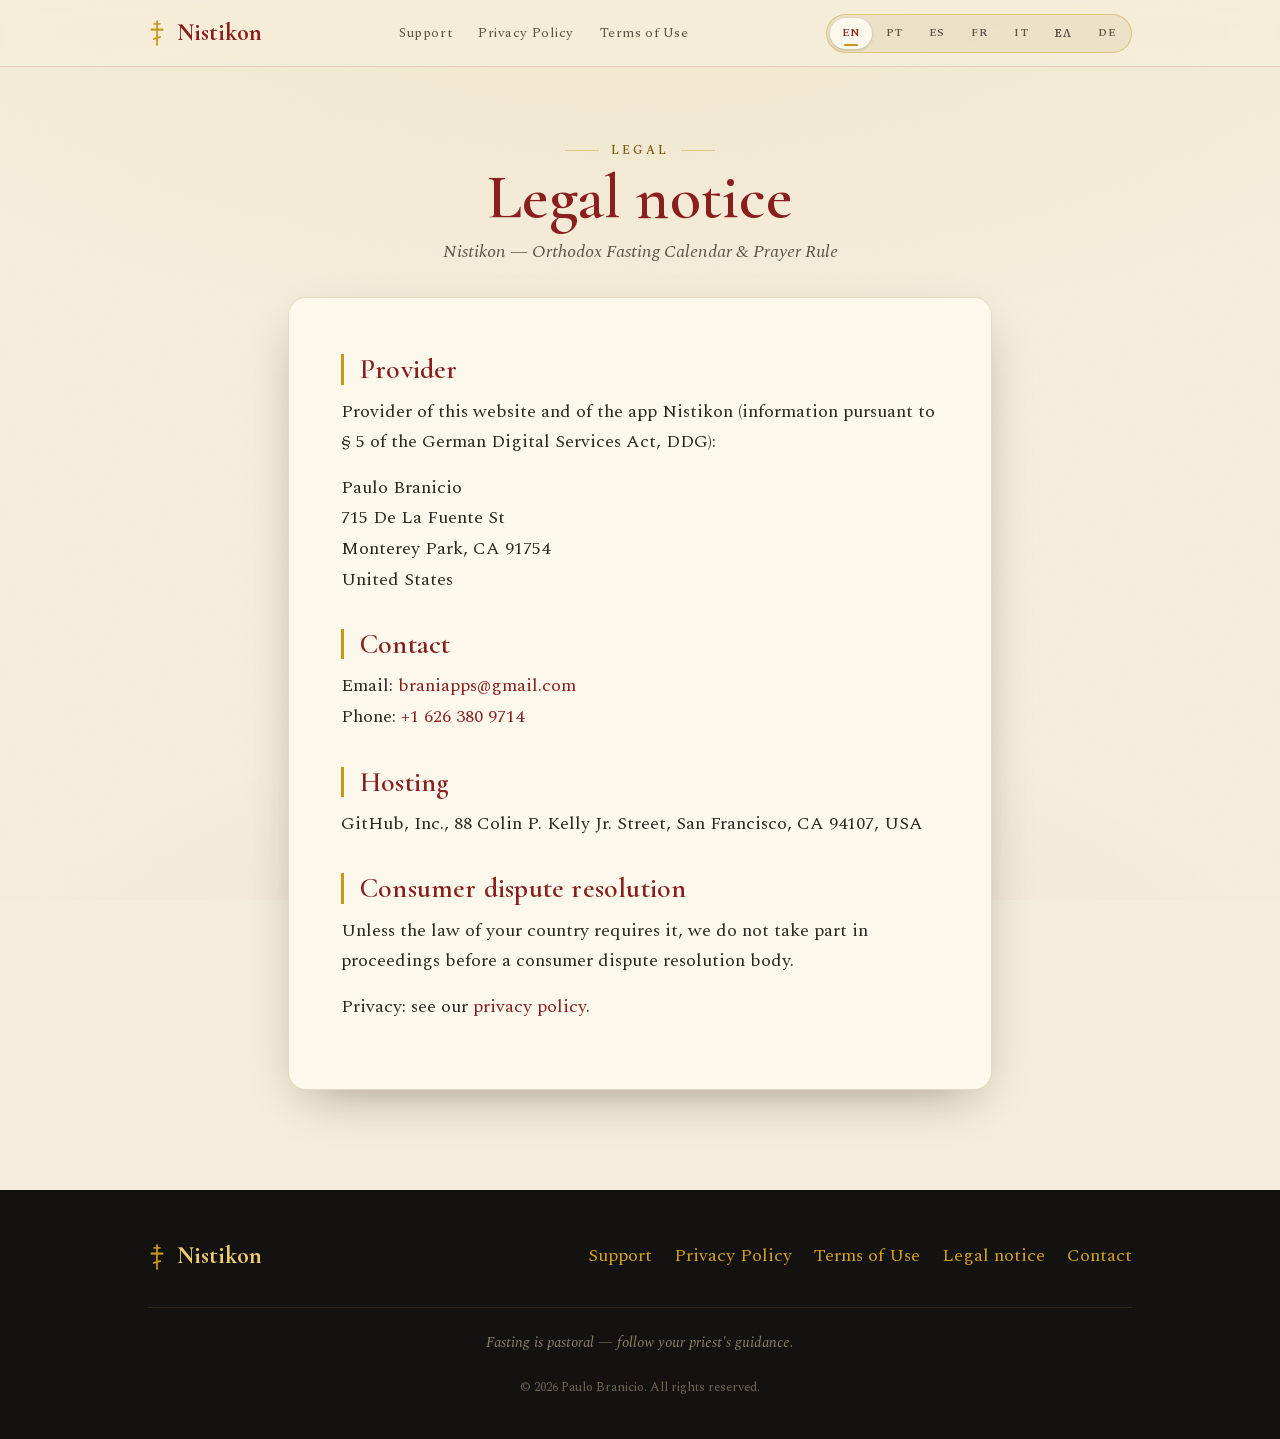
==== commit b0473c06: "legal: Impressum in every site language, switched by the language bar Co-Authored-By: Claude Opus 5." ====
--- a/impressum.html
+++ b/impressum.html
@@ -37,50 +37,164 @@
   </header>
 
   <main class="wrap narrow">
-    <div class="legal-hero">
-      <span class="kicker center" data-i18n-en="Legal" data-i18n-pt="Legal" data-i18n-es="Legal" data-i18n-fr="Juridique" data-i18n-it="Note legali" data-i18n-el="Νομικά" data-i18n-de="Rechtliches">Legal</span>
-      <h1>Impressum · Legal notice</h1>
-      <div class="app" data-i18n-en="Nistikon — Orthodox Fasting Calendar &amp; Prayer Rule" data-i18n-pt="Nistikon — Calendário de Jejum Ortodoxo e Regra de Oração" data-i18n-es="Nistikon — Calendario de Ayuno Ortodoxo y Regla de Oración" data-i18n-fr="Nistikon — Calendrier des jeûnes orthodoxes et règle de prière" data-i18n-it="Nistikon — Calendario ortodosso dei digiuni e regola di preghiera" data-i18n-el="Nistikon — Ορθόδοξο ημερολόγιο νηστειών και κανόνας προσευχής" data-i18n-de="Nistikon – Orthodoxer Fastenkalender und Gebetsregel">Nistikon — Orthodox Fasting Calendar &amp; Prayer Rule</div>
-    </div>
-
-    <div class="legal">
-      <div class="card">
-        <section lang="de" id="impressum">
-        <h2>Impressum</h2>
-        <p>Anbieter dieser Website und der App Nistikon:</p>
-        <h3>Angaben gemäß § 5 DDG</h3>
-        <p>Paulo Branicio<br>715 De La Fuente St<br>Monterey Park, CA 91754<br>USA</p>
-        <h3>Kontakt</h3>
-        <p>E-Mail: <a href="mailto:braniapps@gmail.com">braniapps@gmail.com</a><br>Telefon: <a href="tel:+16263809714">+1 626 380 9714</a></p>
-        <h3>Hosting</h3>
-        <p>GitHub, Inc., 88 Colin P. Kelly Jr. Street, San Francisco, CA 94107, USA</p>
-        <h3>Verbraucherstreitbeilegung</h3>
-        <p>Wir sind nicht bereit und nicht verpflichtet, an Streitbeilegungsverfahren vor einer Verbraucherschlichtungsstelle teilzunehmen.</p>
-        <p>Datenschutz: siehe unsere <a href="privacy.html">Datenschutzerklärung</a>.</p>
-        </section>
-
-        <section lang="en" id="legal-notice">
-        <h2>Legal notice</h2>
-        <p>Provider of this website and of the app Nistikon (information pursuant to § 5 of the German Digital Services Act, DDG):</p>
-        <p>Paulo Branicio<br>715 De La Fuente St<br>Monterey Park, CA 91754<br>United States<br>Email: <a href="mailto:braniapps@gmail.com">braniapps@gmail.com</a> · Phone: <a href="tel:+16263809714">+1 626 380 9714</a></p>
-        <p>Hosting: GitHub, Inc., 88 Colin P. Kelly Jr. Street, San Francisco, CA 94107, USA</p>
-        <p>Consumer dispute resolution: unless the law of your country requires it, we do not take part in proceedings before a consumer dispute resolution body.</p>
-        <p>Privacy: see our <a href="privacy.html">privacy policy</a>.</p>
-        </section>
-
-        <section lang="fr" id="mentions-legales">
-        <h2>Mentions légales</h2>
-        <p>Éditeur du site et de l’app Nistikon et directeur de la publication : Paulo Branicio, 715 De La Fuente St, Monterey Park, CA 91754, États-Unis · E-mail : <a href="mailto:braniapps@gmail.com">braniapps@gmail.com</a> · Téléphone : <a href="tel:+16263809714">+1 626 380 9714</a></p>
-        <p>Hébergeur : GitHub, Inc., 88 Colin P. Kelly Jr. Street, San Francisco, CA 94107, USA</p>
-        <p>Données personnelles : voir notre <a href="privacy.html">politique de confidentialité</a>.</p>
-        </section>
-
-        <section class="legal-others">
-        <p lang="pt"><strong>Aviso legal:</strong> responsável pelo site e pelo app Nistikon: Paulo Branicio, 715 De La Fuente St, Monterey Park, CA 91754, Estados Unidos · <a href="mailto:braniapps@gmail.com">braniapps@gmail.com</a> · <a href="tel:+16263809714">+1 626 380 9714</a>. Hospedagem: GitHub, Inc., 88 Colin P. Kelly Jr. Street, San Francisco, CA 94107, USA.</p>
-        <p lang="es"><strong>Aviso legal:</strong> titular del sitio y de la app Nistikon: Paulo Branicio, 715 De La Fuente St, Monterey Park, CA 91754, Estados Unidos · <a href="mailto:braniapps@gmail.com">braniapps@gmail.com</a> · <a href="tel:+16263809714">+1 626 380 9714</a>. Alojamiento: GitHub, Inc., 88 Colin P. Kelly Jr. Street, San Francisco, CA 94107, USA.</p>
-        <p lang="it"><strong>Note legali:</strong> titolare del sito e dell’app Nistikon: Paulo Branicio, 715 De La Fuente St, Monterey Park, CA 91754, Stati Uniti · <a href="mailto:braniapps@gmail.com">braniapps@gmail.com</a> · <a href="tel:+16263809714">+1 626 380 9714</a>. Hosting: GitHub, Inc., 88 Colin P. Kelly Jr. Street, San Francisco, CA 94107, USA.</p>
-        <p lang="el"><strong>Νομικές πληροφορίες:</strong> πάροχος του ιστότοπου και της εφαρμογής Nistikon: Paulo Branicio, 715 De La Fuente St, Monterey Park, CA 91754, Ηνωμένες Πολιτείες · <a href="mailto:braniapps@gmail.com">braniapps@gmail.com</a> · <a href="tel:+16263809714">+1 626 380 9714</a>. Φιλοξενία: GitHub, Inc., 88 Colin P. Kelly Jr. Street, San Francisco, CA 94107, USA.</p>
-        </section>
+    <div data-lang="en" lang="en">
+      <div class="legal-hero">
+        <span class="kicker center">Legal</span>
+        <h1>Legal notice</h1>
+        <div class="app">Nistikon — Orthodox Fasting Calendar &amp; Prayer Rule</div>
+      </div>
+
+      <div class="legal">
+        <div class="card">
+          <h2>Provider</h2>
+          <p>Provider of this website and of the app Nistikon (information pursuant to § 5 of the German Digital Services Act, DDG):</p>
+          <p>Paulo Branicio<br>715 De La Fuente St<br>Monterey Park, CA 91754<br>United States</p>
+          <h2>Contact</h2>
+          <p>Email: <a href="mailto:braniapps@gmail.com">braniapps@gmail.com</a><br>Phone: <a href="tel:+16263809714">+1 626 380 9714</a></p>
+          <h2>Hosting</h2>
+          <p>GitHub, Inc., 88 Colin P. Kelly Jr. Street, San Francisco, CA 94107, USA</p>
+          <h2>Consumer dispute resolution</h2>
+          <p>Unless the law of your country requires it, we do not take part in proceedings before a consumer dispute resolution body.</p>
+          <p>Privacy: see our <a href="privacy.html">privacy policy</a>.</p>
+        </div>
+      </div>
+    </div>
+
+    <div data-lang="pt" lang="pt-BR">
+      <div class="legal-hero">
+        <span class="kicker center">Legal</span>
+        <h1>Aviso legal</h1>
+        <div class="app">Nistikon — Calendário de Jejum Ortodoxo e Regra de Oração</div>
+      </div>
+
+      <div class="legal">
+        <div class="card">
+          <h2>Responsável</h2>
+          <p>Responsável por este site e pelo app Nistikon (informações exigidas pelo § 5 da Lei alemã de Serviços Digitais, DDG):</p>
+          <p>Paulo Branicio<br>715 De La Fuente St<br>Monterey Park, CA 91754<br>Estados Unidos</p>
+          <h2>Contato</h2>
+          <p>E-mail: <a href="mailto:braniapps@gmail.com">braniapps@gmail.com</a><br>Telefone: <a href="tel:+16263809714">+1 626 380 9714</a></p>
+          <h2>Hospedagem</h2>
+          <p>GitHub, Inc., 88 Colin P. Kelly Jr. Street, San Francisco, CA 94107, USA</p>
+          <h2>Resolução de litígios de consumo</h2>
+          <p>Salvo quando a lei do seu país o exigir, não participamos de procedimentos de resolução de litígios perante entidades de resolução alternativa de litígios de consumo.</p>
+          <p>Privacidade: veja nossa <a href="privacy.html">política de privacidade</a>.</p>
+        </div>
+      </div>
+    </div>
+
+    <div data-lang="es" lang="es">
+      <div class="legal-hero">
+        <span class="kicker center">Legal</span>
+        <h1>Aviso legal</h1>
+        <div class="app">Nistikon — Calendario de Ayuno Ortodoxo y Regla de Oración</div>
+      </div>
+
+      <div class="legal">
+        <div class="card">
+          <h2>Titular</h2>
+          <p>Titular de este sitio y de la app Nistikon (información exigida por el § 5 de la Ley alemana de Servicios Digitales, DDG):</p>
+          <p>Paulo Branicio<br>715 De La Fuente St<br>Monterey Park, CA 91754<br>Estados Unidos</p>
+          <h2>Contacto</h2>
+          <p>Correo electrónico: <a href="mailto:braniapps@gmail.com">braniapps@gmail.com</a><br>Teléfono: <a href="tel:+16263809714">+1 626 380 9714</a></p>
+          <h2>Alojamiento</h2>
+          <p>GitHub, Inc., 88 Colin P. Kelly Jr. Street, San Francisco, CA 94107, USA</p>
+          <h2>Resolución de litigios de consumo</h2>
+          <p>Salvo que la ley de tu país lo exija, no participamos en procedimientos de resolución de litigios ante entidades de resolución alternativa de litigios de consumo.</p>
+          <p>Privacidad: consulta nuestra <a href="privacy.html">política de privacidad</a>.</p>
+        </div>
+      </div>
+    </div>
+
+    <div data-lang="fr" lang="fr">
+      <div class="legal-hero">
+        <span class="kicker center">Juridique</span>
+        <h1>Mentions légales</h1>
+        <div class="app">Nistikon — Calendrier des jeûnes orthodoxes et règle de prière</div>
+      </div>
+
+      <div class="legal">
+        <div class="card">
+          <h2>Éditeur</h2>
+          <p>Éditeur du site et de l’app Nistikon et directeur de la publication :</p>
+          <p>Paulo Branicio<br>715 De La Fuente St<br>Monterey Park, CA 91754<br>États-Unis</p>
+          <h2>Contact</h2>
+          <p>E-mail : <a href="mailto:braniapps@gmail.com">braniapps@gmail.com</a><br>Téléphone : <a href="tel:+16263809714">+1 626 380 9714</a></p>
+          <h2>Hébergeur</h2>
+          <p>GitHub, Inc., 88 Colin P. Kelly Jr. Street, San Francisco, CA 94107, USA</p>
+          <h2>Règlement des litiges de consommation</h2>
+          <p>Sauf si la loi de votre pays l’exige, nous ne participons pas à des procédures de règlement des litiges devant un organisme de médiation de la consommation.</p>
+          <p>Données personnelles : voir notre <a href="privacy.html">politique de confidentialité</a>.</p>
+        </div>
+      </div>
+    </div>
+
+    <div data-lang="it" lang="it">
+      <div class="legal-hero">
+        <span class="kicker center">Note legali</span>
+        <h1>Note legali</h1>
+        <div class="app">Nistikon — Calendario ortodosso dei digiuni e regola di preghiera</div>
+      </div>
+
+      <div class="legal">
+        <div class="card">
+          <h2>Titolare</h2>
+          <p>Titolare di questo sito e dell’app Nistikon (informazioni ai sensi del § 5 della legge tedesca sui servizi digitali, DDG):</p>
+          <p>Paulo Branicio<br>715 De La Fuente St<br>Monterey Park, CA 91754<br>Stati Uniti</p>
+          <h2>Contatti</h2>
+          <p>E-mail: <a href="mailto:braniapps@gmail.com">braniapps@gmail.com</a><br>Telefono: <a href="tel:+16263809714">+1 626 380 9714</a></p>
+          <h2>Hosting</h2>
+          <p>GitHub, Inc., 88 Colin P. Kelly Jr. Street, San Francisco, CA 94107, USA</p>
+          <h2>Risoluzione delle controversie dei consumatori</h2>
+          <p>Salvo che la legge del tuo Paese lo imponga, non partecipiamo a procedure di risoluzione delle controversie davanti a un organismo di risoluzione alternativa delle controversie dei consumatori.</p>
+          <p>Privacy: vedi la nostra <a href="privacy.html">informativa sulla privacy</a>.</p>
+        </div>
+      </div>
+    </div>
+
+    <div data-lang="el" lang="el">
+      <div class="legal-hero">
+        <span class="kicker center">Νομικά</span>
+        <h1>Νομικές πληροφορίες</h1>
+        <div class="app">Nistikon — Ορθόδοξο ημερολόγιο νηστειών και κανόνας προσευχής</div>
+      </div>
+
+      <div class="legal">
+        <div class="card">
+          <h2>Πάροχος</h2>
+          <p>Πάροχος του ιστότοπου και της εφαρμογής Nistikon (στοιχεία κατά το § 5 του γερμανικού νόμου για τις ψηφιακές υπηρεσίες, DDG):</p>
+          <p>Paulo Branicio<br>715 De La Fuente St<br>Monterey Park, CA 91754<br>Ηνωμένες Πολιτείες</p>
+          <h2>Επικοινωνία</h2>
+          <p>Email: <a href="mailto:braniapps@gmail.com">braniapps@gmail.com</a><br>Τηλέφωνο: <a href="tel:+16263809714">+1 626 380 9714</a></p>
+          <h2>Φιλοξενία</h2>
+          <p>GitHub, Inc., 88 Colin P. Kelly Jr. Street, San Francisco, CA 94107, USA</p>
+          <h2>Επίλυση καταναλωτικών διαφορών</h2>
+          <p>Εκτός αν το επιβάλλει το δίκαιο της χώρας σας, δεν συμμετέχουμε σε διαδικασίες εναλλακτικής επίλυσης καταναλωτικών διαφορών.</p>
+          <p>Απόρρητο: δείτε την <a href="privacy.html">πολιτική απορρήτου</a> μας.</p>
+        </div>
+      </div>
+    </div>
+
+    <div data-lang="de" lang="de">
+      <div class="legal-hero">
+        <span class="kicker center">Rechtliches</span>
+        <h1>Impressum</h1>
+        <div class="app">Nistikon – Orthodoxer Fastenkalender und Gebetsregel</div>
+      </div>
+
+      <div class="legal">
+        <div class="card">
+          <h2>Angaben gemäß § 5 DDG</h2>
+          <p>Anbieter dieser Website und der App Nistikon:</p>
+          <p>Paulo Branicio<br>715 De La Fuente St<br>Monterey Park, CA 91754<br>USA</p>
+          <h2>Kontakt</h2>
+          <p>E-Mail: <a href="mailto:braniapps@gmail.com">braniapps@gmail.com</a><br>Telefon: <a href="tel:+16263809714">+1 626 380 9714</a></p>
+          <h2>Hosting</h2>
+          <p>GitHub, Inc., 88 Colin P. Kelly Jr. Street, San Francisco, CA 94107, USA</p>
+          <h2>Verbraucherstreitbeilegung</h2>
+          <p>Wir sind nicht bereit und nicht verpflichtet, an Streitbeilegungsverfahren vor einer Verbraucherschlichtungsstelle teilzunehmen.</p>
+          <p>Datenschutz: siehe unsere <a href="privacy.html">Datenschutzerklärung</a>.</p>
+        </div>
       </div>
     </div>
   </main>
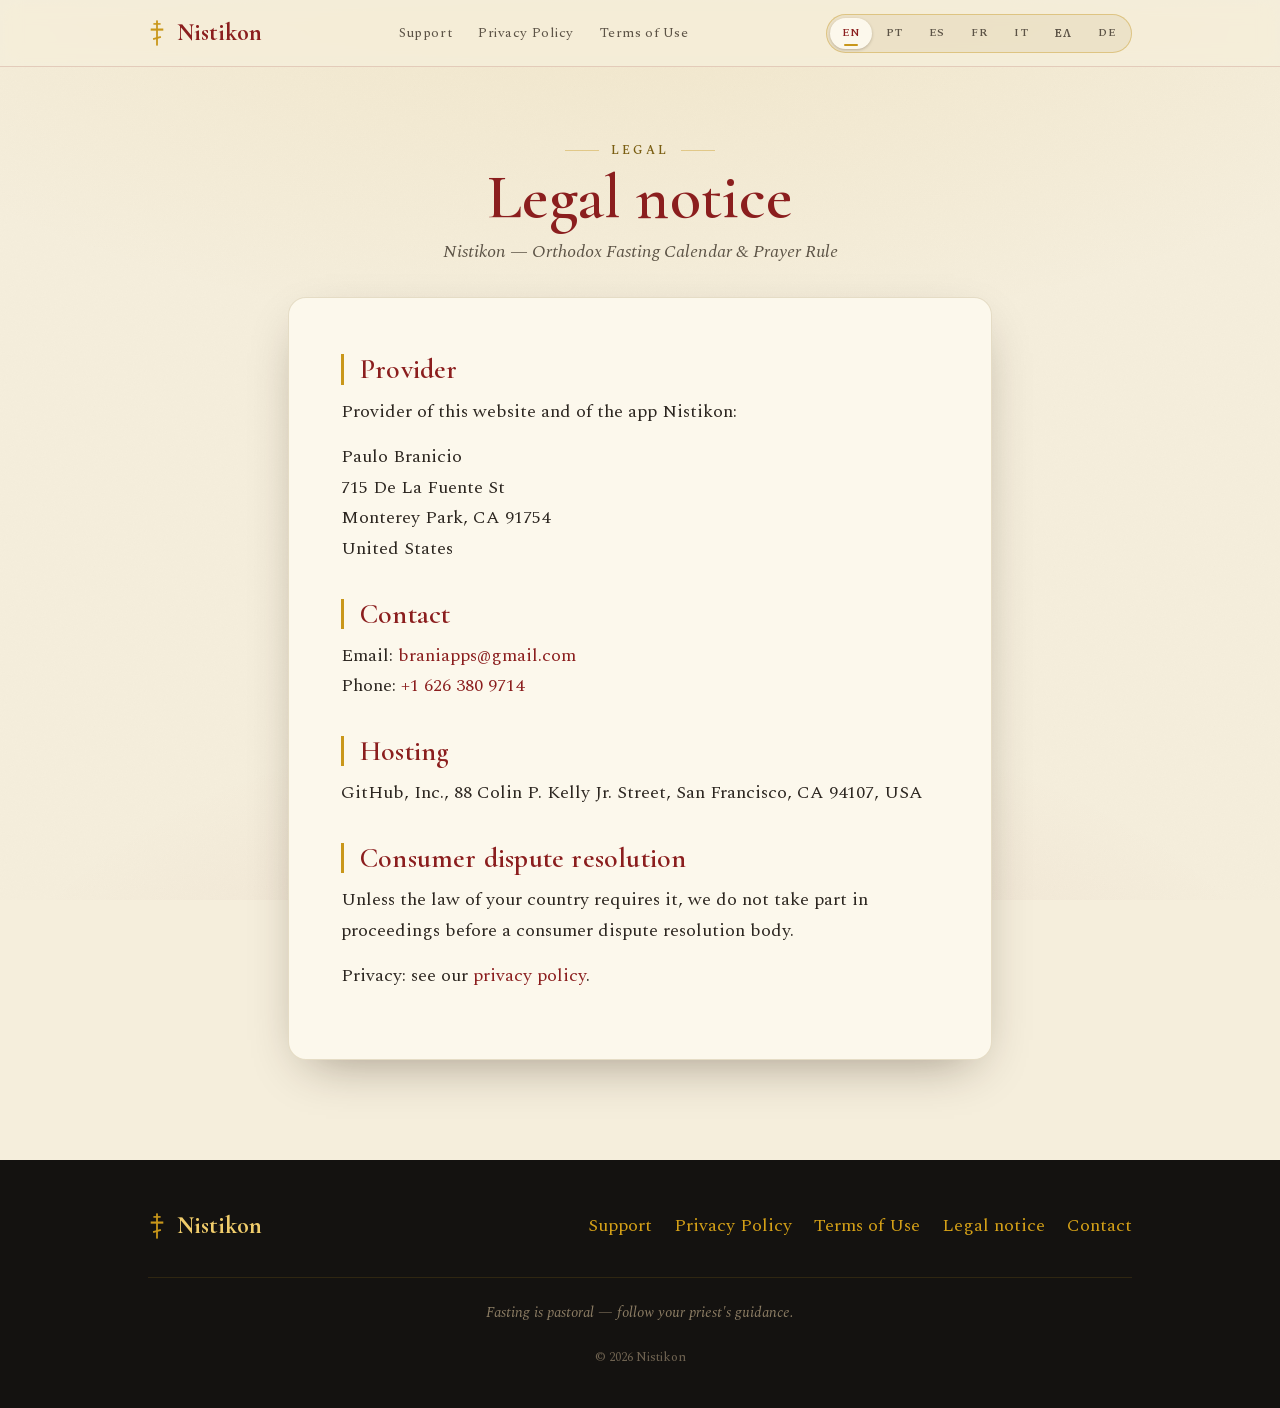
==== commit 59b2ddb4: "legal: Terms rebuilt (effective November 9, 2026); name only in the Impressum Terms of Use, all seve" ====
--- a/impressum.html
+++ b/impressum.html
@@ -47,7 +47,7 @@
       <div class="legal">
         <div class="card">
           <h2>Provider</h2>
-          <p>Provider of this website and of the app Nistikon (information pursuant to § 5 of the German Digital Services Act, DDG):</p>
+          <p>Provider of this website and of the app Nistikon:</p>
           <p>Paulo Branicio<br>715 De La Fuente St<br>Monterey Park, CA 91754<br>United States</p>
           <h2>Contact</h2>
           <p>Email: <a href="mailto:braniapps@gmail.com">braniapps@gmail.com</a><br>Phone: <a href="tel:+16263809714">+1 626 380 9714</a></p>
@@ -70,7 +70,7 @@
       <div class="legal">
         <div class="card">
           <h2>Responsável</h2>
-          <p>Responsável por este site e pelo app Nistikon (informações exigidas pelo § 5 da Lei alemã de Serviços Digitais, DDG):</p>
+          <p>Responsável por este site e pelo app Nistikon:</p>
           <p>Paulo Branicio<br>715 De La Fuente St<br>Monterey Park, CA 91754<br>Estados Unidos</p>
           <h2>Contato</h2>
           <p>E-mail: <a href="mailto:braniapps@gmail.com">braniapps@gmail.com</a><br>Telefone: <a href="tel:+16263809714">+1 626 380 9714</a></p>
@@ -93,7 +93,7 @@
       <div class="legal">
         <div class="card">
           <h2>Titular</h2>
-          <p>Titular de este sitio y de la app Nistikon (información exigida por el § 5 de la Ley alemana de Servicios Digitales, DDG):</p>
+          <p>Titular de este sitio y de la app Nistikon:</p>
           <p>Paulo Branicio<br>715 De La Fuente St<br>Monterey Park, CA 91754<br>Estados Unidos</p>
           <h2>Contacto</h2>
           <p>Correo electrónico: <a href="mailto:braniapps@gmail.com">braniapps@gmail.com</a><br>Teléfono: <a href="tel:+16263809714">+1 626 380 9714</a></p>
@@ -139,7 +139,7 @@
       <div class="legal">
         <div class="card">
           <h2>Titolare</h2>
-          <p>Titolare di questo sito e dell’app Nistikon (informazioni ai sensi del § 5 della legge tedesca sui servizi digitali, DDG):</p>
+          <p>Titolare di questo sito e dell’app Nistikon:</p>
           <p>Paulo Branicio<br>715 De La Fuente St<br>Monterey Park, CA 91754<br>Stati Uniti</p>
           <h2>Contatti</h2>
           <p>E-mail: <a href="mailto:braniapps@gmail.com">braniapps@gmail.com</a><br>Telefono: <a href="tel:+16263809714">+1 626 380 9714</a></p>
@@ -162,7 +162,7 @@
       <div class="legal">
         <div class="card">
           <h2>Πάροχος</h2>
-          <p>Πάροχος του ιστότοπου και της εφαρμογής Nistikon (στοιχεία κατά το § 5 του γερμανικού νόμου για τις ψηφιακές υπηρεσίες, DDG):</p>
+          <p>Πάροχος του ιστότοπου και της εφαρμογής Nistikon:</p>
           <p>Paulo Branicio<br>715 De La Fuente St<br>Monterey Park, CA 91754<br>Ηνωμένες Πολιτείες</p>
           <h2>Επικοινωνία</h2>
           <p>Email: <a href="mailto:braniapps@gmail.com">braniapps@gmail.com</a><br>Τηλέφωνο: <a href="tel:+16263809714">+1 626 380 9714</a></p>
@@ -213,7 +213,7 @@
         <a href="mailto:braniapps@gmail.com" data-i18n-en="Contact" data-i18n-pt="Contato" data-i18n-es="Contacto" data-i18n-fr="Contact" data-i18n-it="Contatti" data-i18n-el="Επικοινωνία" data-i18n-de="Kontakt">Contact</a>
       </nav>
       <p class="priest" data-i18n-en="Fasting is pastoral — follow your priest's guidance." data-i18n-pt="O jejum é pastoral — siga a orientação do seu padre." data-i18n-es="El ayuno es pastoral — sigue la guía de tu sacerdote." data-i18n-fr="Le jeûne relève de l’accompagnement pastoral — suivez les conseils de votre prêtre." data-i18n-it="Il digiuno è una questione pastorale — segui le indicazioni del tuo sacerdote." data-i18n-el="Η νηστεία είναι ποιμαντικό ζήτημα — ακολουθήστε την καθοδήγηση του ιερέα σας." data-i18n-de="Das Fasten ist eine Sache der Seelsorge – folge dem Rat deines Priesters.">Fasting is pastoral — follow your priest's guidance.</p>
-      <p class="cr">© 2026 Paulo Branicio. All rights reserved.</p>
+      <p class="cr">© 2026 Nistikon</p>
     </div>
   </footer>
 </body>
--- a/styles.css
+++ b/styles.css
@@ -261,6 +261,8 @@
   border-left: 3px solid var(--gold); border-radius: 6px; padding: 20px 24px; margin: 6px 0 26px;
   font-size: 1.08rem; color: var(--ink);
 }
+.legal .highlight p:last-child { margin-bottom: 0; }
+.legal h3 { font-size: 1.3rem; color: var(--ink); margin: 22px 0 8px; }
 .legal .contact { margin-top: 34px; padding-top: 24px; border-top: 1px solid var(--hair); }
 .legal .contact h2 { border: 0; padding: 0; }
 .legal .contact a { font-size: 1.2rem; }
